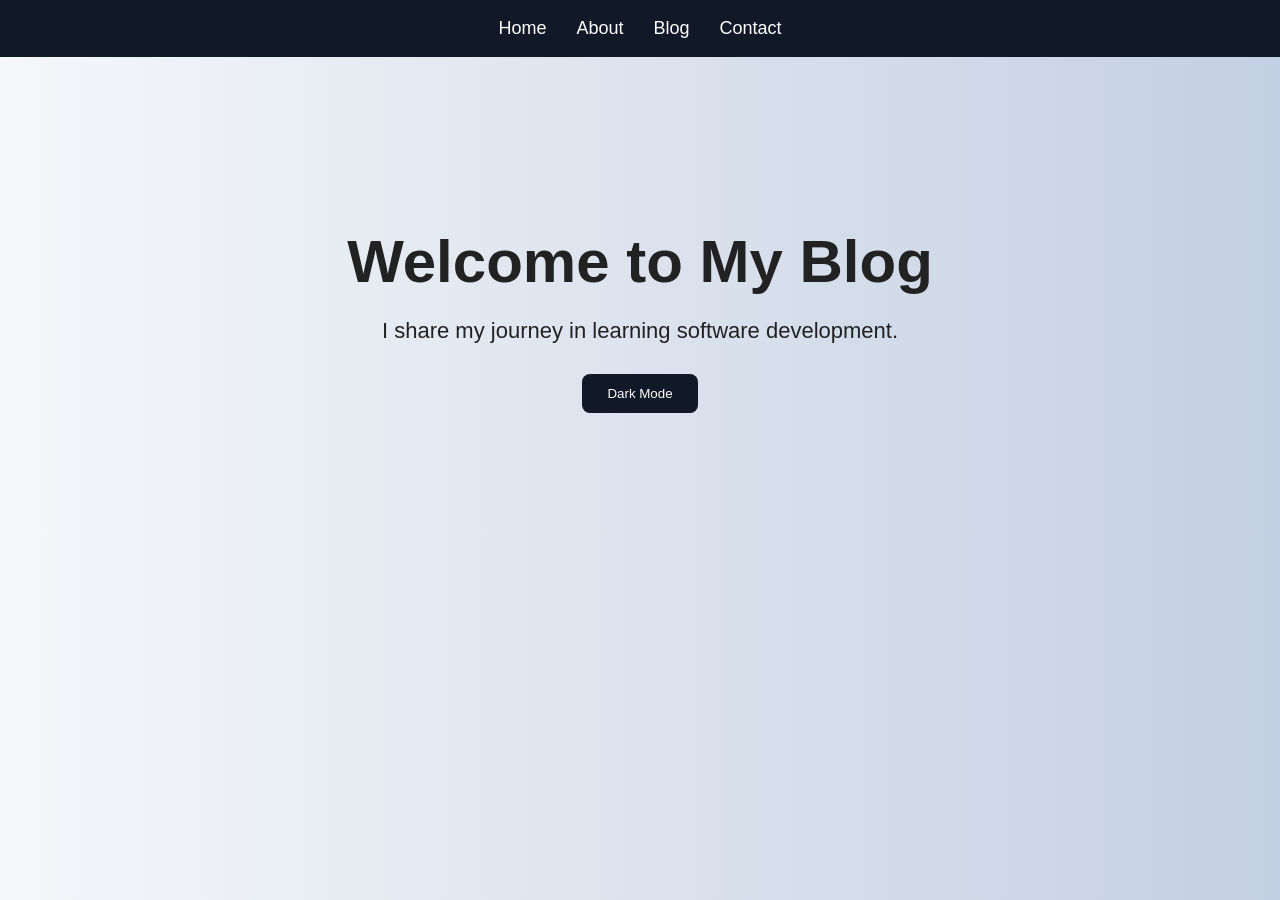
==== index.html @ bcb7bb66 "Initial commit" ====
<!DOCTYPE html>
<html>

<head>
    <title>My Personal Blog</title>

    <link rel="stylesheet" href="css/style.css">
</head>

<body>

    <nav>
        <a href="index.html">Home</a>
        <a href="about.html">About</a>
        <a href="blog.html">Blog</a>
        <a href="contact.html">Contact</a>
    </nav>

    <section class="hero">

        <h1>Welcome to My Blog</h1>

        <p>
            I share my journey in learning software development.
        </p>

        <button onclick="darkMode()">
            Dark Mode
        </button>

    </section>

    <script src="js/script.js"></script>

</body>

</html>
---- css/style.css ----
body{
    margin:0;
    font-family:Arial, sans-serif;
    background:linear-gradient(to right,#f5f7fa,#c3cfe2);
    color:#222;
}

/* Navbar */

nav{
    background:#111827;
    padding:18px;
    display:flex;
    justify-content:center;
    gap:30px;
}

nav a{
    color:white;
    text-decoration:none;
    font-size:18px;
    transition:0.3s;
}

nav a:hover{
    color:#60a5fa;
}

/* Hero Section */

.hero{
    text-align:center;
    padding:120px 20px;
}

.hero h1{
    font-size:60px;
    margin-bottom:20px;
}

.hero p{
    font-size:22px;
    margin-bottom:30px;
}

/* Sections */

section{
    padding:50px;
}

/* Blog Cards */

.post{
    background:white;
    padding:25px;
    margin-bottom:25px;
    border-radius:15px;
    box-shadow:0 5px 15px rgba(0,0,0,0.1);
    transition:0.3s;
}

.post:hover{
    transform:translateY(-5px);
}

/* Form */

input,
textarea{
    width:100%;
    padding:12px;
    margin-bottom:15px;
    border-radius:8px;
    border:1px solid #ccc;
}

/* Button */

button{
    background:#111827;
    color:white;
    border:none;
    padding:12px 25px;
    border-radius:8px;
    cursor:pointer;
    transition:0.3s;
}

button:hover{
    background:#2563eb;
}

/* Dark Mode */

.dark{
    background:#111827;
    color:white;
}

/* Responsive */

@media(max-width:768px){

    nav{
        flex-direction:column;
        align-items:center;
    }

    .hero h1{
        font-size:40px;
    }

}
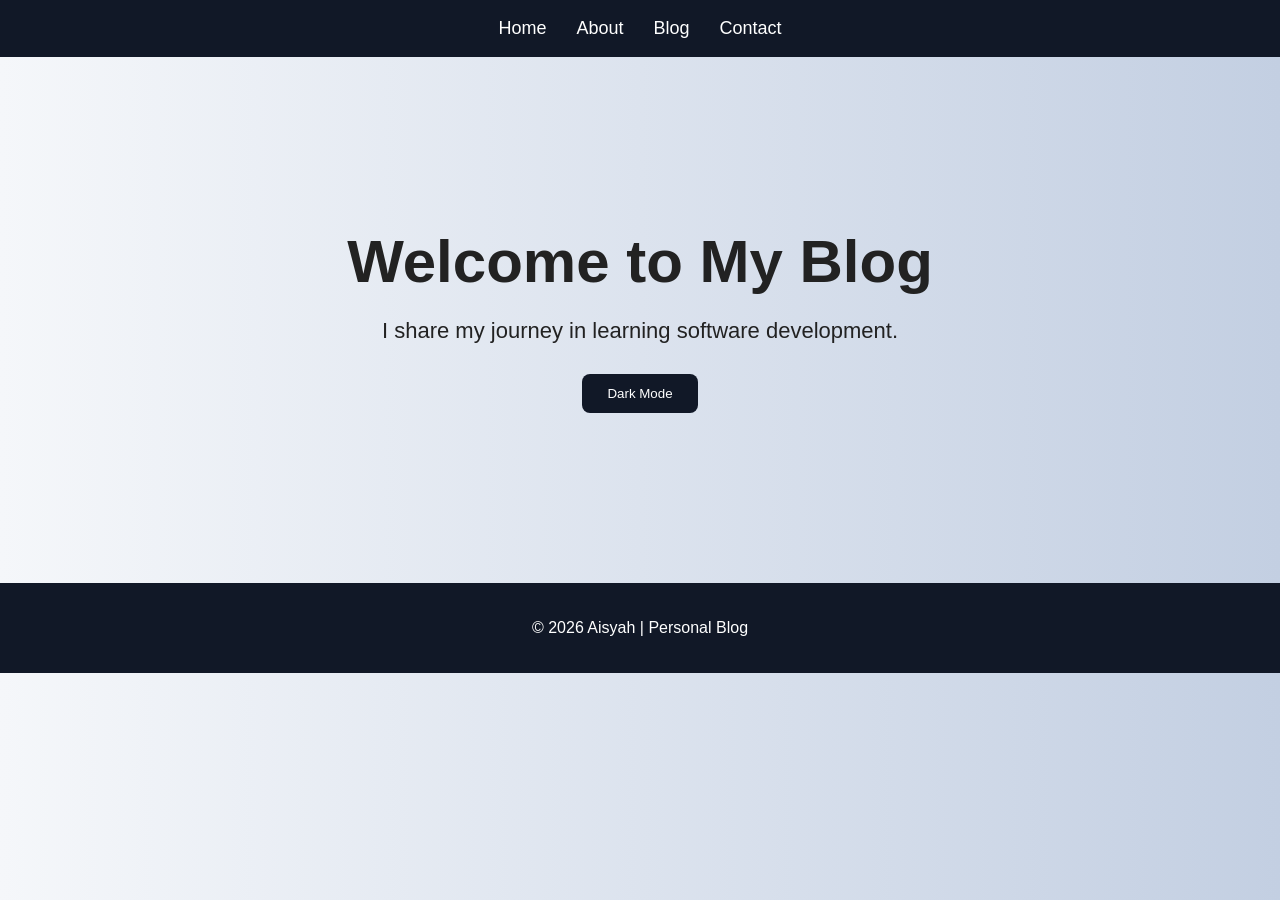
==== commit cb462f79: "Added footer section" ====
--- a/index.html
+++ b/index.html
@@ -32,6 +32,10 @@
 
     <script src="js/script.js"></script>
 
+    <footer>
+    <p>© 2026 Aisyah | Personal Blog</p>
+    </footer>
+
 </body>
 
 </html>
--- a/css/style.css
+++ b/css/style.css
@@ -111,4 +111,12 @@
         font-size:40px;
     }
 
+}
+
+footer{
+    background:#111827;
+    color:white;
+    text-align:center;
+    padding:20px;
+    margin-top:50px;
 }
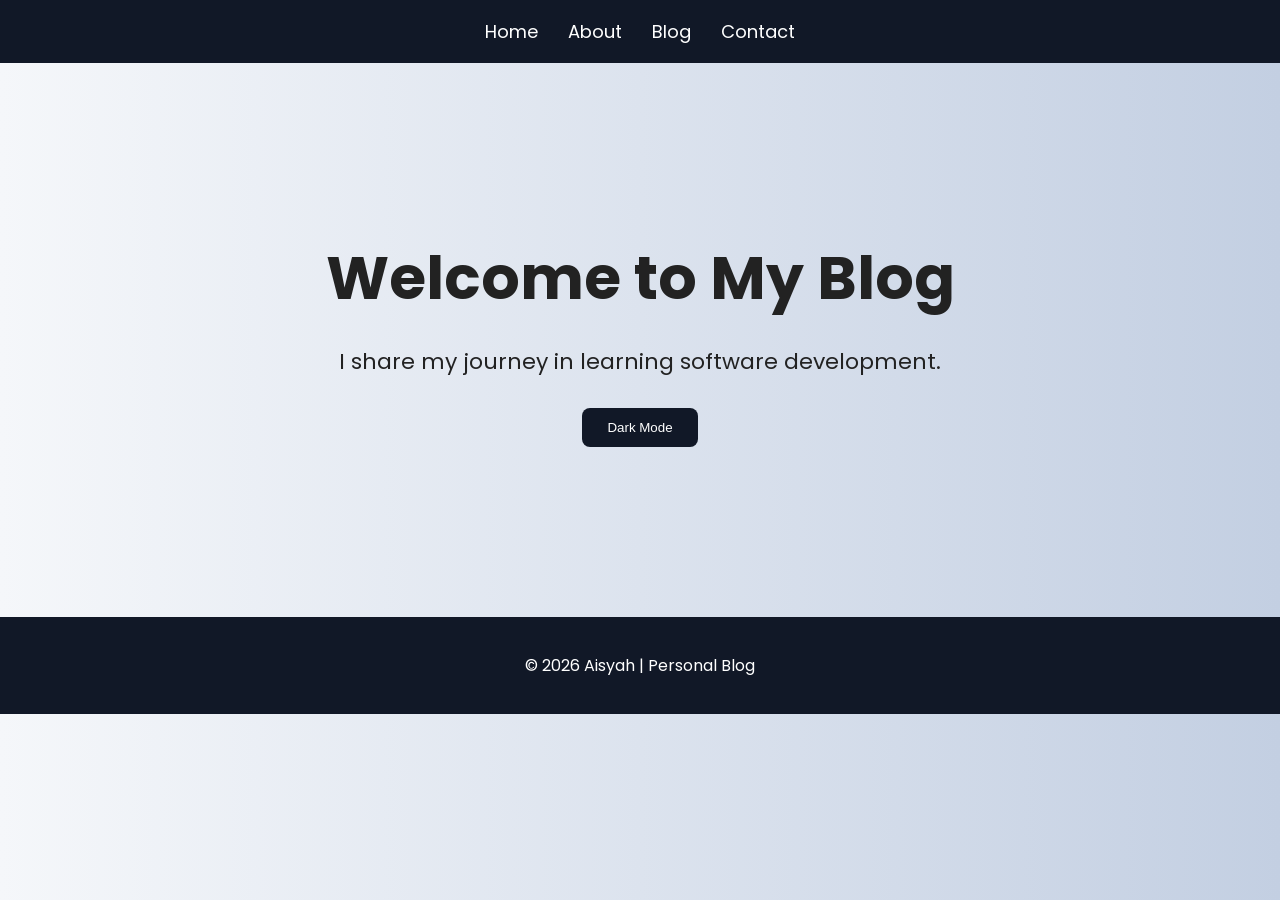
==== commit 311b5950: "Added modern UI improvements" ====
--- a/index.html
+++ b/index.html
@@ -2,6 +2,12 @@
 <html>
 
 <head>
+
+    <link rel="preconnect" href="https://fonts.googleapis.com">
+    <link rel="preconnect" href="https://fonts.gstatic.com" crossorigin>
+
+    <link href="https://fonts.googleapis.com/css2?family=Poppins:wght@300;400;500;600;700&display=swap" rel="stylesheet">
+
     <title>My Personal Blog</title>
 
     <link rel="stylesheet" href="css/style.css">
--- a/css/style.css
+++ b/css/style.css
@@ -1,6 +1,6 @@
 body{
     margin:0;
-    font-family:Arial, sans-serif;
+    font-family:'Poppins', sans-serif;
     background:linear-gradient(to right,#f5f7fa,#c3cfe2);
     color:#222;
 }
@@ -62,6 +62,7 @@
 
 .post:hover{
     transform:translateY(-5px);
+    box-shadow:0 10px 25px rgba(0,0,0,0.2);
 }
 
 /* Form */
@@ -119,4 +120,30 @@
     text-align:center;
     padding:20px;
     margin-top:50px;
+}
+
+.hero h1{
+    animation:fadeIn 1.5s ease;
+}
+
+.hero p{
+    animation:fadeIn 2s ease;
+}
+
+button{
+    animation:fadeIn 2.5s ease;
+}
+
+@keyframes fadeIn{
+
+    from{
+        opacity:0;
+        transform:translateY(30px);
+    }
+
+    to{
+        opacity:1;
+        transform:translateY(0);
+    }
+
 }
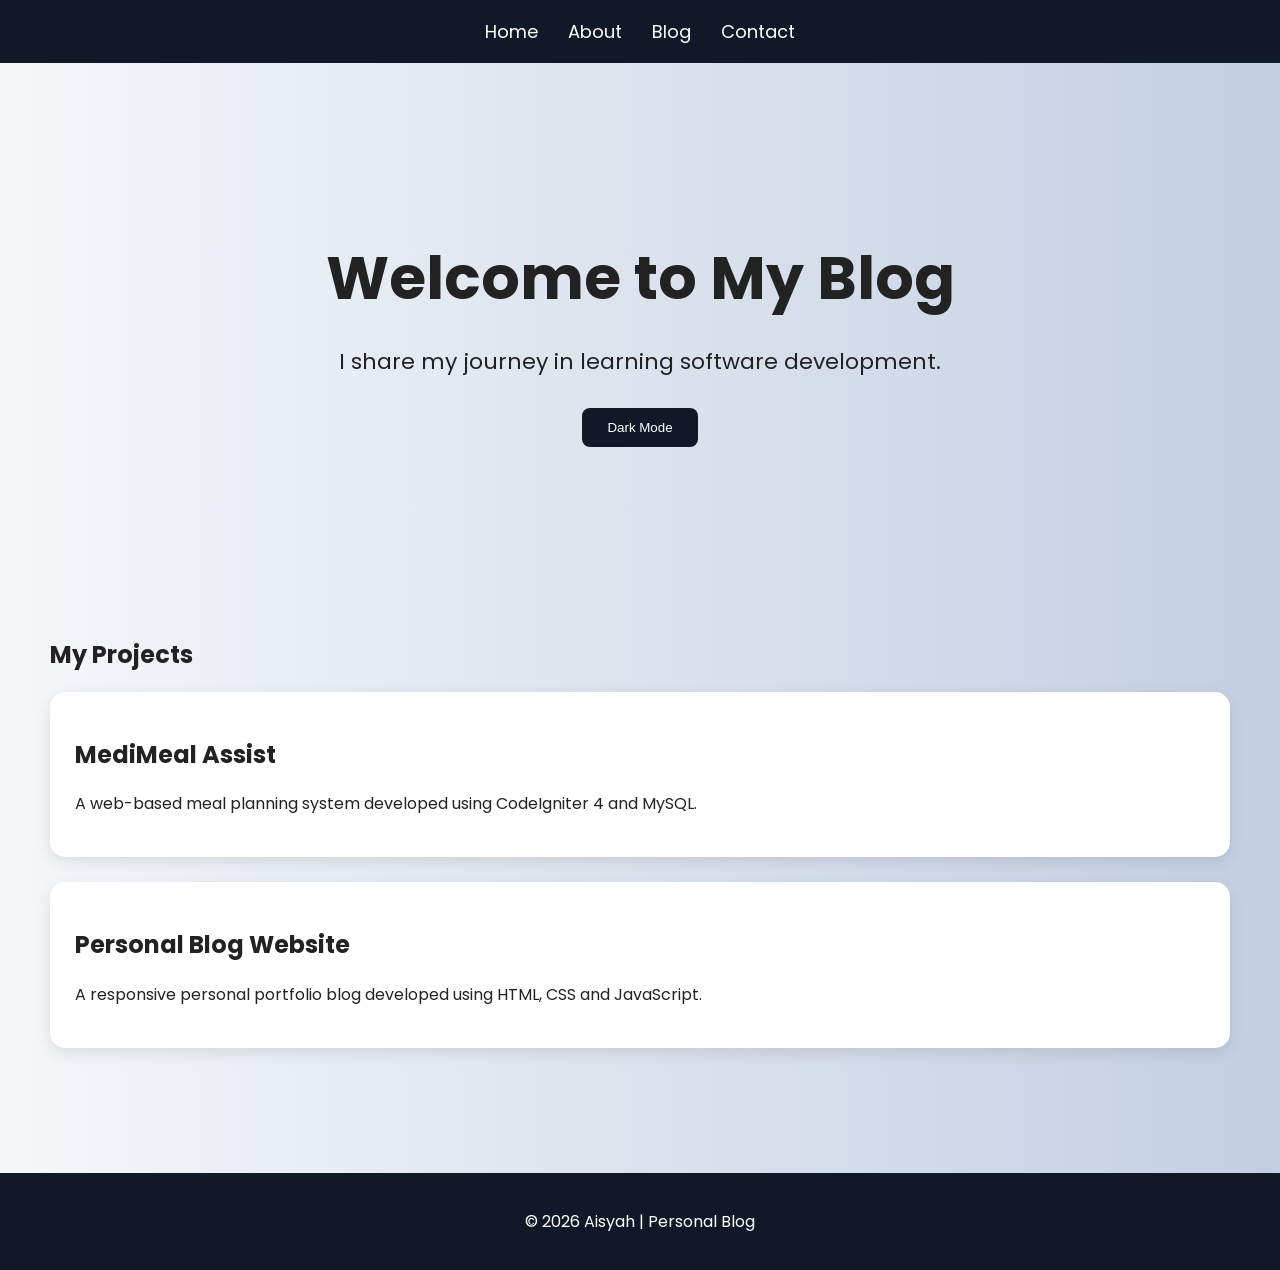
==== commit e670e96f: "Add completed software project" ====
--- a/index.html
+++ b/index.html
@@ -36,6 +36,32 @@
 
     </section>
 
+    <section>
+
+        <h1>My Projects</h1>
+
+        <div class="post">
+
+            <h2>MediMeal Assist</h2>
+
+            <p>
+                A web-based meal planning system developed using CodeIgniter 4 and MySQL.
+            </p>
+
+        </div>
+
+        <div class="post">
+
+            <h2>Personal Blog Website</h2>
+
+            <p>
+                A responsive personal portfolio blog developed using HTML, CSS and JavaScript.
+            </p>
+
+        </div>
+
+    </section>
+
     <script src="js/script.js"></script>
 
     <footer>
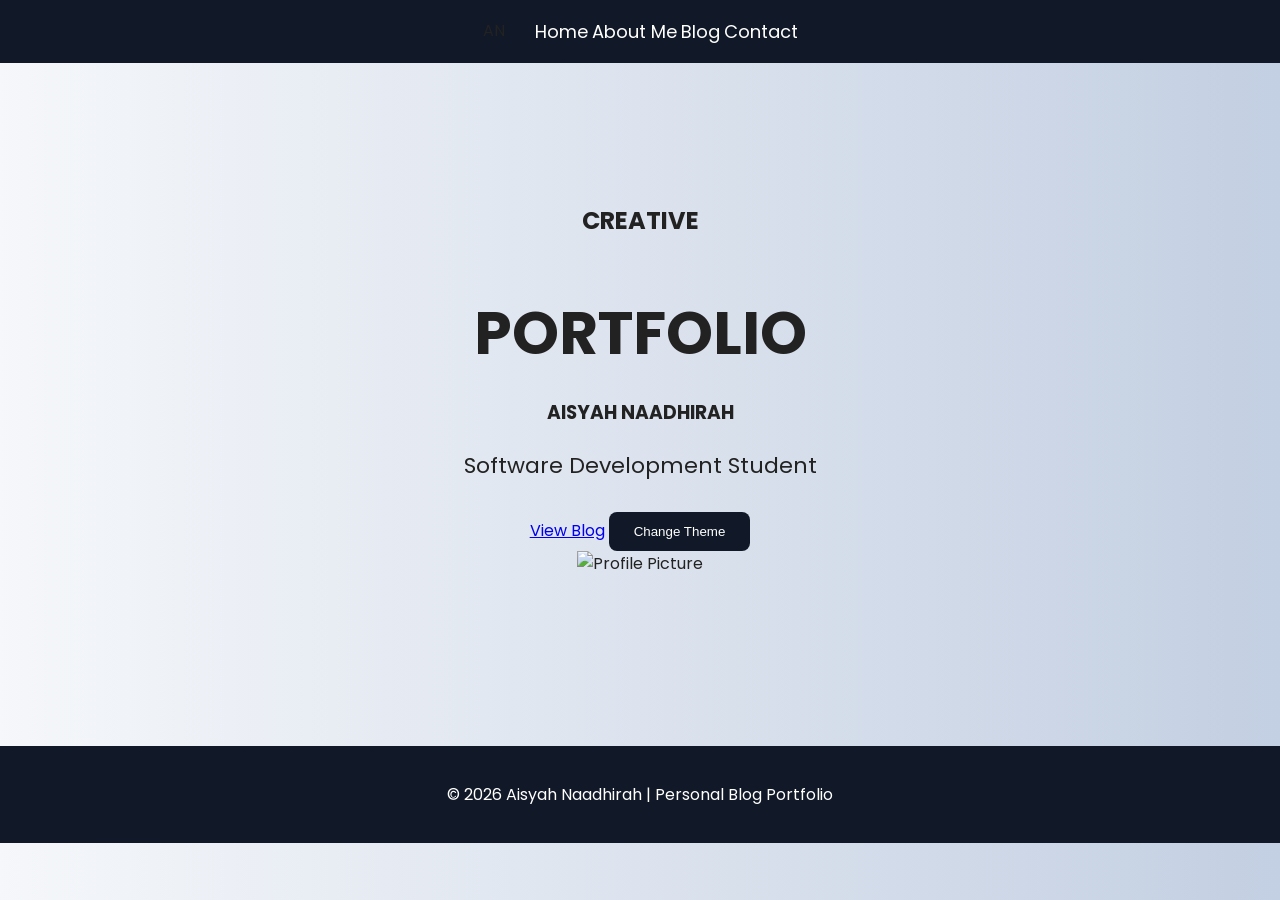
==== commit b34a61e7: "Update index.html" ====
--- a/index.html
+++ b/index.html
@@ -1,73 +1,45 @@
 <!DOCTYPE html>
-<html>
-
+<html lang="en">
 <head>
-
-    <link rel="preconnect" href="https://fonts.googleapis.com">
-    <link rel="preconnect" href="https://fonts.gstatic.com" crossorigin>
-
-    <link href="https://fonts.googleapis.com/css2?family=Poppins:wght@300;400;500;600;700&display=swap" rel="stylesheet">
-
-    <title>My Personal Blog</title>
-
-    <link rel="stylesheet" href="css/style.css">
+  <meta charset="UTF-8">
+  <meta name="viewport" content="width=device-width, initial-scale=1.0">
+  <title>Aisyah Naadhirah | Home</title>
+  <link rel="stylesheet" href="css/style.css">
+  <script defer src="js/script.js"></script>
+  <link href="https://fonts.googleapis.com/css2?family=Poppins:wght@300;400;500;600;700;800&display=swap" rel="stylesheet">
 </head>
-
 <body>
 
-    <nav>
-        <a href="index.html">Home</a>
-        <a href="about.html">About</a>
-        <a href="blog.html">Blog</a>
-        <a href="contact.html">Contact</a>
-    </nav>
+<nav>
+  <div class="logo">AN</div>
+  <div class="nav-links">
+    <a href="index.html" class="active">Home</a>
+    <a href="about.html">About Me</a>
+    <a href="blog.html">Blog</a>
+    <a href="contact.html">Contact</a>
+  </div>
+</nav>
 
-    <section class="hero">
+<section class="hero">
+  <div class="hero-text">
+    <h2>CREATIVE</h2>
+    <h1>PORTFOLIO</h1>
+    <div class="line"></div>
+    <h3>AISYAH NAADHIRAH</h3>
+    <p>Software Development Student</p>
 
-        <h1>Welcome to My Blog</h1>
+    <a href="blog.html" class="btn">View Blog</a>
+    <button onclick="toggleTheme()" class="btn secondary-btn">Change Theme</button>
+  </div>
 
-        <p>
-            I share my journey in learning software development.
-        </p>
+  <div class="hero-image">
+    <img src="images/profile.jpg" alt="Profile Picture">
+  </div>
+</section>
 
-        <button onclick="darkMode()">
-            Dark Mode
-        </button>
-
-    </section>
-
-    <section>
-
-        <h1>My Projects</h1>
-
-        <div class="post">
-
-            <h2>MediMeal Assist</h2>
-
-            <p>
-                A web-based meal planning system developed using CodeIgniter 4 and MySQL.
-            </p>
-
-        </div>
-
-        <div class="post">
-
-            <h2>Personal Blog Website</h2>
-
-            <p>
-                A responsive personal portfolio blog developed using HTML, CSS and JavaScript.
-            </p>
-
-        </div>
-
-    </section>
-
-    <script src="js/script.js"></script>
-
-    <footer>
-    <p>© 2026 Aisyah | Personal Blog</p>
-    </footer>
+<footer>
+  <p>© 2026 Aisyah Naadhirah | Personal Blog Portfolio</p>
+</footer>
 
 </body>
-
 </html>
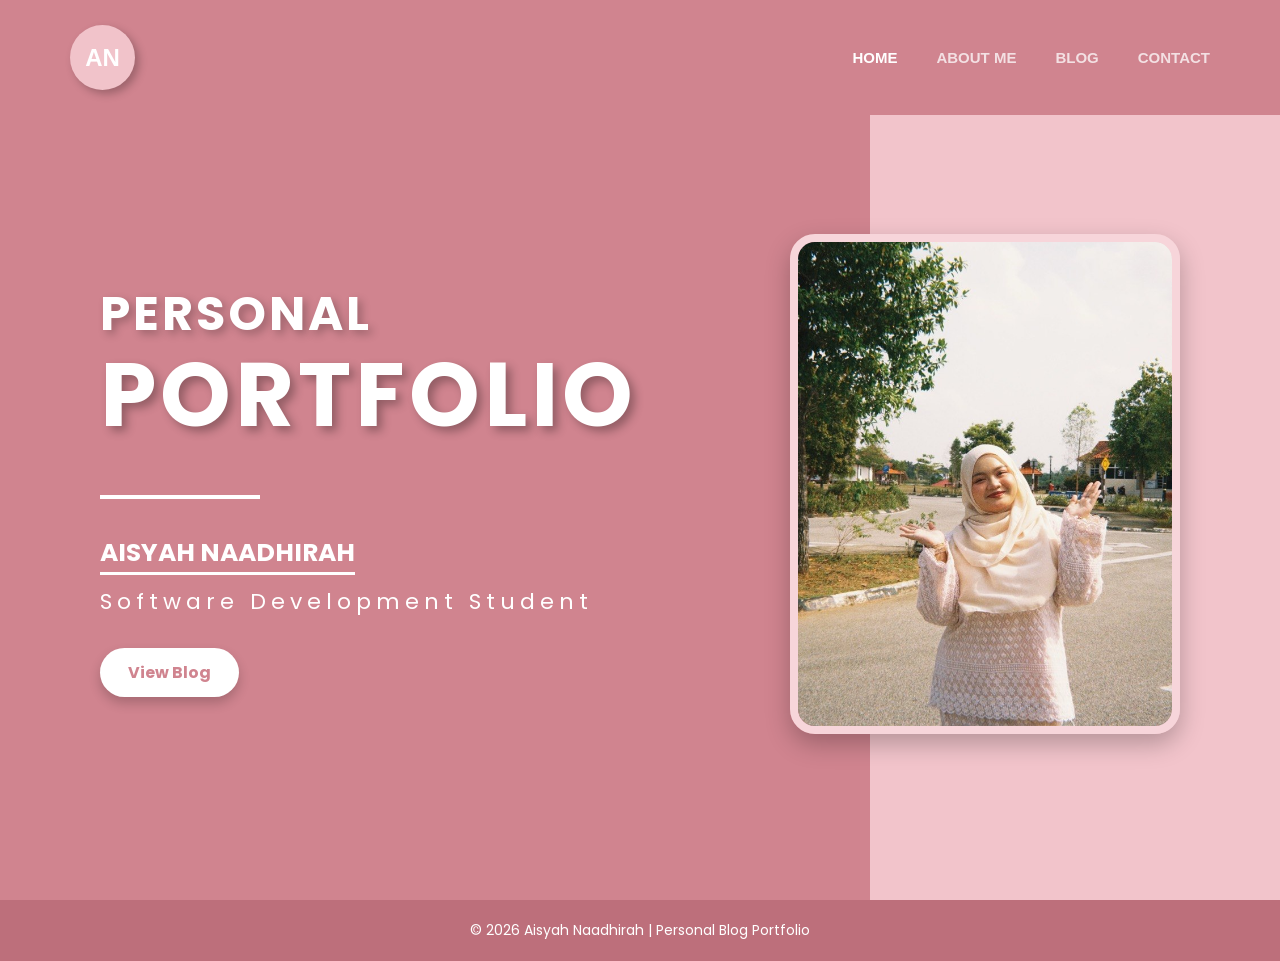
==== commit 0ca0eb05: "update portfolio title" ====
--- a/index.html
+++ b/index.html
@@ -22,14 +22,13 @@
 
 <section class="hero">
   <div class="hero-text">
-    <h2>CREATIVE</h2>
+    <h2>PERSONAL</h2>
     <h1>PORTFOLIO</h1>
     <div class="line"></div>
     <h3>AISYAH NAADHIRAH</h3>
     <p>Software Development Student</p>
 
     <a href="blog.html" class="btn">View Blog</a>
-    <button onclick="toggleTheme()" class="btn secondary-btn">Change Theme</button>
   </div>
 
   <div class="hero-image">
--- a/css/style.css
+++ b/css/style.css
@@ -1,149 +1,442 @@
+*{
+  margin:0;
+  padding:0;
+  box-sizing:border-box;
+}
+
 body{
-    margin:0;
-    font-family:'Poppins', sans-serif;
-    background:linear-gradient(to right,#f5f7fa,#c3cfe2);
-    color:#222;
-}
-
-/* Navbar */
+  font-family:'Poppins', sans-serif;
+  background:#d0848f;
+  color:white;
+}
+
+body.dark-theme{
+  background:#7d4d58;
+}
+
+body.dark-theme nav,
+body.dark-theme footer{
+  background:#6c3f4a;
+}
+
+body.dark-theme .hero,
+body.dark-theme .page-section{
+  background:#7d4d58;
+}
 
 nav{
-    background:#111827;
-    padding:18px;
-    display:flex;
-    justify-content:center;
-    gap:30px;
-}
-
-nav a{
-    color:white;
-    text-decoration:none;
-    font-size:18px;
-    transition:0.3s;
-}
-
-nav a:hover{
-    color:#60a5fa;
-}
-
-/* Hero Section */
+  width:100%;
+  padding:25px 70px;
+  display:flex;
+  justify-content:space-between;
+  align-items:center;
+  background:#d0848f;
+}
+
+.logo{
+  width:65px;
+  height:65px;
+  background:#f1c3ca;
+  border-radius:50%;
+  display:flex;
+  align-items:center;
+  justify-content:center;
+  font-weight:800;
+  font-size:24px;
+  color:white;
+  box-shadow:4px 4px 8px rgba(0,0,0,0.25);
+}
+
+.nav-links a{
+  color:white;
+  text-decoration:none;
+  margin-left:35px;
+  font-size:15px;
+  font-weight:600;
+  text-transform:uppercase;
+  opacity:0.75;
+}
+
+.nav-links a:hover,
+.nav-links .active{
+  opacity:1;
+  font-weight:800;
+}
+
+/* HOME */
 
 .hero{
+  min-height:calc(100vh - 115px);
+  display:flex;
+  align-items:center;
+  justify-content:space-between;
+  padding:40px 100px 80px;
+  background:linear-gradient(90deg, #d0848f 0%, #d0848f 68%, #f2c4cb 68%, #f2c4cb 100%);
+}
+
+.hero-text h2{
+  font-size:48px;
+  letter-spacing:3px;
+  text-shadow:4px 4px 8px rgba(0,0,0,0.25);
+}
+
+.hero-text h1{
+  font-size:90px;
+  letter-spacing:4px;
+  line-height:1;
+  text-shadow:5px 5px 10px rgba(0,0,0,0.3);
+}
+
+.line{
+  width:160px;
+  height:4px;
+  background:white;
+  margin:55px 0 35px;
+}
+
+.hero-text h3{
+  display:inline-block;
+  font-size:25px;
+  border-bottom:3px solid white;
+  margin-bottom:10px;
+}
+
+.hero-text p{
+  font-size:22px;
+  letter-spacing:5px;
+}
+
+.btn{
+  display:inline-block;
+  margin-top:30px;
+  margin-right:10px;
+  background:white;
+  color:#d0848f;
+  padding:12px 28px;
+  border-radius:30px;
+  text-decoration:none;
+  font-weight:700;
+  border:none;
+  cursor:pointer;
+  box-shadow:0 6px 12px rgba(0,0,0,0.2);
+}
+
+.secondary-btn{
+  background:#f7d5da;
+}
+
+.hero-image img{
+  width:390px;
+  height:500px;
+  object-fit:cover;
+  border-radius:25px;
+  border:8px solid #f7d5da;
+  box-shadow:0 10px 25px rgba(0,0,0,0.25);
+}
+
+/* COMMON PAGE */
+
+.page-section{
+  min-height:calc(100vh - 115px);
+  padding:70px 100px;
+  background:#d0848f;
+}
+
+.section-title{
+  font-size:48px;
+  text-shadow:4px 4px 8px rgba(0,0,0,0.25);
+  margin-bottom:35px;
+}
+
+.small-title{
+  margin-top:30px;
+}
+
+/* ABOUT */
+
+/* ABOUT */
+
+.about-layout{
+  display:grid;
+  grid-template-columns:1.1fr 0.9fr;
+  align-items:center;
+  gap:50px;
+}
+
+.about-card{
+  background:rgba(255,255,255,0.13);
+  padding:45px;
+  border-radius:30px;
+  box-shadow:0 10px 25px rgba(0,0,0,0.16);
+}
+
+.label{
+  display:inline-block;
+  background:#f7d5da;
+  color:#b95f70;
+  padding:8px 18px;
+  border-radius:30px;
+  font-size:14px;
+  font-weight:700;
+  text-transform:uppercase;
+  margin-bottom:20px;
+}
+
+.page-text{
+  max-width:760px;
+}
+
+.page-text h1{
+  font-size:48px;
+  line-height:1;
+  margin-bottom:12px;
+  text-shadow:4px 4px 8px rgba(0,0,0,0.22);
+}
+
+.page-text h2{
+  font-size:28px;
+  margin-bottom:25px;
+  text-transform:uppercase;
+}
+
+.page-text p{
+  font-size:18px;
+  line-height:1.75;
+  margin-bottom:18px;
+  font-weight:500;
+}
+
+.about-tags{
+  display:flex;
+  flex-wrap:wrap;
+  gap:12px;
+  margin-top:28px;
+}
+
+.about-tags span{
+  background:white;
+  color:#c46f7d;
+  padding:9px 16px;
+  border-radius:25px;
+  font-size:14px;
+  font-weight:700;
+}
+
+.about-image{
+  display:flex;
+  justify-content:center;
+  align-items:center;
+}
+
+.about-image img{
+  width:400px;
+  height:400px;
+  object-fit:cover;
+  border:10px solid #f5d3d8;
+  border-radius:50%;
+  box-shadow:0 20px 40px rgba(0,0,0,0.18);
+}
+
+/* BLOG */
+
+.skills-projects{
+  display:grid;
+  grid-template-columns:repeat(3, 1fr);
+  gap:25px;
+  margin-bottom:55px;
+}
+
+.card,
+.project-card{
+  background:#e4a3ad;
+  padding:28px;
+  border-radius:22px;
+  box-shadow:0 8px 18px rgba(0,0,0,0.18);
+  transition:0.3s;
+}
+
+.card:hover,
+.project-card:hover{
+  transform:translateY(-8px);
+}
+
+.card h2,
+.project-card h2{
+  font-size:26px;
+  margin-bottom:15px;
+  text-transform:uppercase;
+}
+
+.card p,
+.project-card p{
+  font-size:17px;
+  line-height:1.8;
+}
+
+.project-title{
+  margin-top:30px;
+}
+
+.project-card{
+  margin-bottom:25px;
+}
+
+/* CONTACT */
+
+.contact-layout{
+  display:flex;
+  align-items:center;
+  justify-content:space-between;
+  gap:60px;
+  background:linear-gradient(180deg, #d0848f 0%, #d0848f 35%, #f2b8c0 35%, #f2b8c0 100%);
+}
+
+.contact-info h1{
+  font-size:45px;
+  margin-bottom:45px;
+  text-shadow:4px 4px 8px rgba(0,0,0,0.25);
+}
+
+.contact-item{
+  display:flex;
+  align-items:center;
+  gap:20px;
+  margin-bottom:25px;
+}
+
+.contact-item span{
+  width:60px;
+  height:60px;
+  background:white;
+  color:#d0848f;
+  border-radius:50%;
+  display:flex;
+  align-items:center;
+  justify-content:center;
+  font-size:28px;
+}
+
+.contact-item p{
+  font-size:21px;
+  line-height:1.5;
+}
+
+.contact-item a{
+  color:white;
+  text-decoration:none;
+  transition:0.3s;
+}
+
+.contact-item a:hover{
+  color:#f7d5da;
+  text-decoration:underline;
+}
+
+.contact-image img{
+  width:380px;
+  height:500px;
+  object-fit:cover;
+  border-radius:20px;
+  border:8px solid #f7d5da;
+  box-shadow:0 10px 25px rgba(0,0,0,0.25);
+}
+
+/* FOOTER */
+
+footer{
+  background:#bd6f7b;
+  text-align:center;
+  padding:20px;
+  color:white;
+  font-size:14px;
+}
+
+/* RESPONSIVE */
+
+@media(max-width:900px){
+
+  nav{
+    padding:20px;
+    flex-direction:column;
+    gap:15px;
+  }
+
+  .nav-links{
     text-align:center;
-    padding:120px 20px;
-}
-
-.hero h1{
-    font-size:60px;
-    margin-bottom:20px;
-}
-
-.hero p{
-    font-size:22px;
-    margin-bottom:30px;
-}
-
-/* Sections */
-
-section{
-    padding:50px;
-}
-
-/* Blog Cards */
-
-.post{
-    background:white;
-    padding:25px;
-    margin-bottom:25px;
-    border-radius:15px;
-    box-shadow:0 5px 15px rgba(0,0,0,0.1);
-    transition:0.3s;
-}
-
-.post:hover{
-    transform:translateY(-5px);
-    box-shadow:0 10px 25px rgba(0,0,0,0.2);
-}
-
-/* Form */
-
-input,
-textarea{
-    width:100%;
-    padding:12px;
-    margin-bottom:15px;
-    border-radius:8px;
-    border:1px solid #ccc;
-}
-
-/* Button */
-
-button{
-    background:#111827;
-    color:white;
-    border:none;
-    padding:12px 25px;
-    border-radius:8px;
-    cursor:pointer;
-    transition:0.3s;
-}
-
-button:hover{
-    background:#2563eb;
-}
-
-/* Dark Mode */
-
-.dark{
-    background:#111827;
-    color:white;
-}
-
-/* Responsive */
-
-@media(max-width:768px){
-
-    nav{
-        flex-direction:column;
-        align-items:center;
-    }
-
-    .hero h1{
-        font-size:40px;
-    }
-
-}
-
-footer{
-    background:#111827;
-    color:white;
+  }
+
+  .nav-links a{
+    display:inline-block;
+    margin:8px;
+    font-size:13px;
+  }
+
+  .hero,
+  .about-layout,
+  .contact-layout{
+    flex-direction:column;
     text-align:center;
-    padding:20px;
-    margin-top:50px;
-}
-
-.hero h1{
-    animation:fadeIn 1.5s ease;
-}
-
-.hero p{
-    animation:fadeIn 2s ease;
-}
-
-button{
-    animation:fadeIn 2.5s ease;
-}
-
-@keyframes fadeIn{
-
-    from{
-        opacity:0;
-        transform:translateY(30px);
-    }
-
-    to{
-        opacity:1;
-        transform:translateY(0);
-    }
-
+    padding:50px 25px;
+    background:#d0848f;
+  }
+
+  .hero-text h1{
+    font-size:55px;
+  }
+
+  .hero-text h2,
+  .section-title{
+    font-size:34px;
+  }
+
+  .hero-text p{
+    font-size:16px;
+    letter-spacing:2px;
+  }
+
+  .line{
+    margin:35px auto;
+  }
+
+  .hero-image img,
+.contact-image img{
+  width:280px;
+  height:360px;
+}
+
+.about-image img{
+  width:280px;
+  height:280px;
+}
+
+  .page-section{
+    padding:50px 25px;
+  }
+
+  .skills-projects{
+    grid-template-columns:1fr;
+  }
+
+  .about-layout{
+  display:flex;
+  justify-content:space-between;
+  align-items:center;
+  gap:80px;
+}
+
+.about-card{
+  padding:28px;
+}
+
+.page-text h1{
+  font-size:38px;
+}
+
+.page-text h2{
+  font-size:23px;
+}
+
+.page-text p{
+  font-size:16px;
+}
 }
